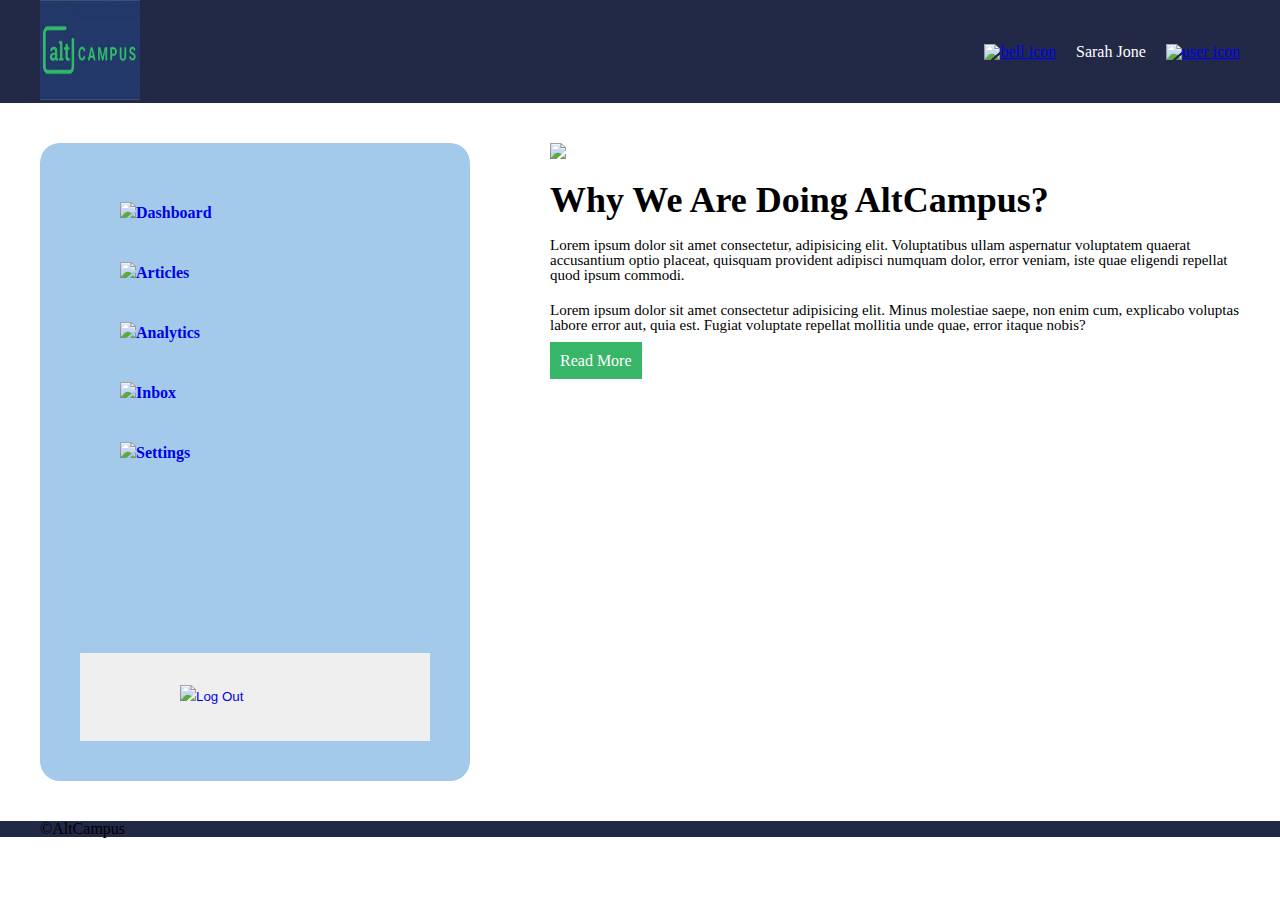
==== block-BHaabo/index.html @ 27261a82 "assignment2" ====
<!-- 
- Create a page using flexbox according to the layout shown below.

![Flex Shrink Property](https://raw.githubusercontent.com/suraj122/AC-STYLE-images/master/flexbox/ex-2.png)

- Using CSS resets is necessary.
- Use semantic tags and keep the nesting and indentation proper. 
-->
<!DOCTYPE html>
<html lang="en">
<head>
    <meta charset="UTF-8">
    <meta name="viewport" content="width=device-width, initial-scale=1.0">
    <title>Assignment2|Flexbox</title>
    <link rel="stylesheet" href="style.css"/>
</head>
<body>
    <header class="header">
        <div class="container flex">
            <a class="brand" href="#">
                <img  src="logo2.jfif" alt="logo"/>
            </a>
            <nav class="nav">
                <a class="bell" href="#"><img src="assets/icons/bell.svg" alt="bell icon"/> </a>
                <a class="user" href="#"><h3>Sarah Jone</h3></a>
               <a href="#"><img src="assets/icons/user.svg" alt="user icon"/> </a>
            </nav>
        </div>
    </header>
    <main>
        <div class="flex-art">
        <aside class="aside">
            <a href="#" class="dashboard-icon"><img src="assets/icons/dashboard.svg">Dashboard</a>
            <a href="#" class="dashboard-icon"><img src="assets/icons/article.svg">Articles</a>
            <a href="#" class="dashboard-icon"><img src="assets/icons/analytics.svg">Analytics</a>
            <a href="#" class="dashboard-icon"><img src="assets/icons/inbox.svg">Inbox</a>
            <a href="#" class="dashboard-icon"><img src="assets/icons/setting.svg">Settings</a>
            <button class="btn">
            <a href="#"><img src="assets/icons/log-out.svg">Log Out</a>
        </button>
        </aside>

    <section class="section2 ">
            <img class="main-img" src="assets/01.png">
            <h1 class="main-heading">Why We Are Doing AltCampus?</h1>
            <p>Lorem ipsum dolor sit amet consectetur, adipisicing elit. Voluptatibus ullam aspernatur voluptatem quaerat accusantium optio placeat, quisquam provident adipisci numquam dolor, error veniam, iste quae eligendi repellat quod ipsum commodi.</p>
            <p>Lorem ipsum dolor sit amet consectetur adipisicing elit. Minus molestiae saepe, non enim cum, explicabo voluptas labore error aut, quia est. Fugiat voluptate repellat mollitia unde quae, error itaque nobis?</p>
            <a class="button" href="#">Read More</a>
        </div>
    </section>
    </main>
    <footer class="footer">
        <div class="container flex">
            <small>&copy;AltCampus</small>
            <nav>
                <a href="#"><i class="fab fa-facebook-square"></i> </a>
                <a href="#"><i class="fab fa-twitter-square"></i></a>
            </nav>
        </div>
    </footer>
</body>
</html>
---- block-BHaabo/style.css ----
/* http://meyerweb.com/eric/tools/css/reset/ 
   v2.0 | 20110126
   License: none (public domain)
*/

html, body, div, span, applet, object, iframe,
h1, h2, h3, h4, h5, h6, p, blockquote, pre,
a, abbr, acronym, address, big, cite, code,
del, dfn, em, img, ins, kbd, q, s, samp,
small, strike, strong, sub, sup, tt, var,
b, u, i, center,
dl, dt, dd, ol, ul, li,
fieldset, form, label, legend,
table, caption, tbody, tfoot, thead, tr, th, td,
article, aside, canvas, details, embed, 
figure, figcaption, footer, header, hgroup, 
menu, nav, output, ruby, section, summary,
time, mark, audio, video {
	margin: 0;
	padding: 0;
	border: 0;
	font-size: 100%;
	font: inherit;
	vertical-align: baseline;
}
/* HTML5 display-role reset for older browsers */
article, aside, details, figcaption, figure, 
footer, header, hgroup, menu, nav, section {
	display: block;
}
body {
	line-height: 1;
}
ol, ul {
	list-style: none;
}
blockquote, q {
	quotes: none;
}
blockquote:before, blockquote:after,
q:before, q:after {
	content: '';
	content: none;
}
table {
	border-collapse: collapse;
	border-spacing: 0;
}
.header,.footer{
    background-color: rgb(34,41,70);
    
}
*{
	box-sizing: ;
}
.brand img{
	width: 100px;
	height: 100px;
}
.container{
    width: 1200px;
    margin: 0 auto;
    padding: 0 32px;
}
.flex{
    display: flex;
    justify-content: space-between;
    align-items: center;
   
}
.flex-art{
    display: flex;
    justify-content: space-between;
   }


.nav{
	display: flex;
	}
.nav a{
	margin-left: 20px;
}
.bell{
	margin-left: 40px;
}
.user{
	text-decoration: none;
	color: white;
	vertical-align: middle;
}
.aside{
	background-color: rgb(163,202,234);
	padding: 40px;
	/* margin: 30px 0; */ 
	 margin: 40px; 
	height: 100%;
	border-radius: 20px;
	flex: 1;
	font-weight: bold;
	line-height: 2;
	
}

.aside a{
	display: block;
	
	
	line-height: 60px;
	text-decoration: none;
	padding-left: 40px;
	
}
.btn{
	width: 350px;
	margin-top: 170px;
	padding: 14px 60px;
	border: none;
	text-align: left;
}
.section2{
	width: 64%;
	margin: 40px;
}
.main-img{
  width: 100%;
}
.main-heading{
	font-size: 36px;
	font-weight: bold;
	margin-top: 20px;
}
p{
	margin: 20px 0;
	font-size: 15px;
}

.button{
	padding: 10px;
	background-color: rgb(55,182,103);
	text-decoration: none;
	color: white;
}
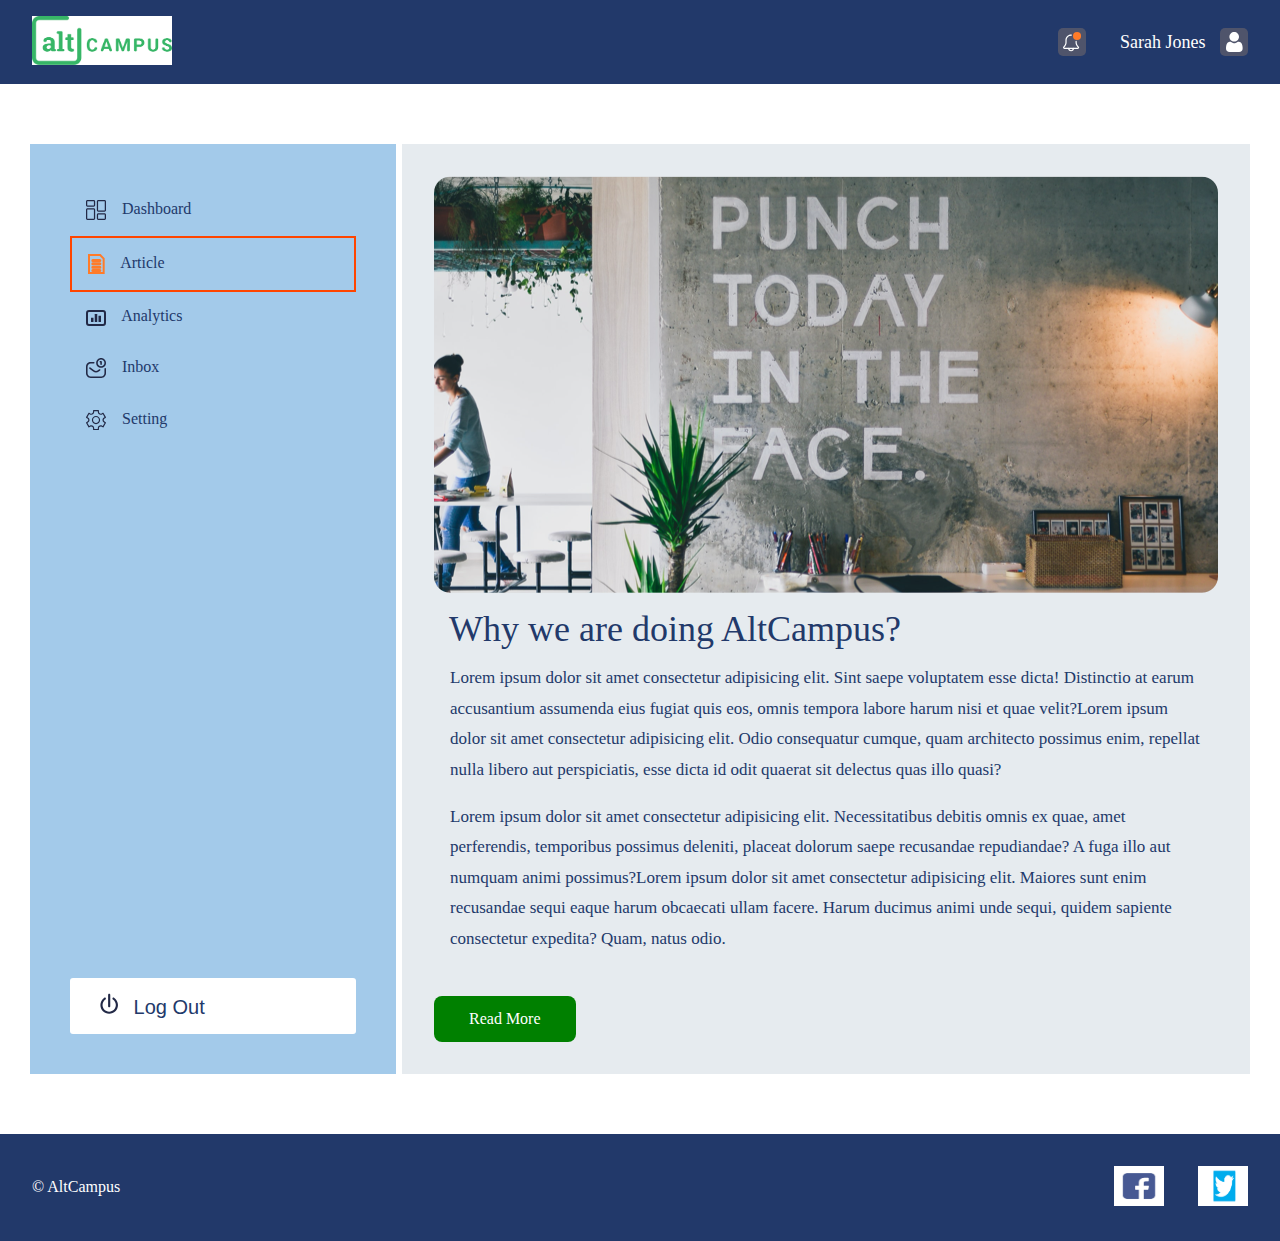
==== commit 7b528d1b: "flexbox assignment2" ====
--- a/block-BHaabo/index.html
+++ b/block-BHaabo/index.html
@@ -18,43 +18,67 @@
     <header class="header">
         <div class="container flex">
             <a class="brand" href="#">
-                <img  src="logo2.jfif" alt="logo"/>
+                <img src="assets/logo.png" alt="brand logo"/>
             </a>
             <nav class="nav">
-                <a class="bell" href="#"><img src="assets/icons/bell.svg" alt="bell icon"/> </a>
-                <a class="user" href="#"><h3>Sarah Jone</h3></a>
-               <a href="#"><img src="assets/icons/user.svg" alt="user icon"/> </a>
+                <a href="#">
+                    <img src="assets/icons/bell.svg" alt="bell-icon">
+                </a>
+                <a href="#">
+                    <span>Sarah Jones</span>
+                    <img src="assets/icons/user.svg" alt="user">
+                </a>
             </nav>
         </div>
     </header>
-    <main>
-        <div class="flex-art">
-        <aside class="aside">
-            <a href="#" class="dashboard-icon"><img src="assets/icons/dashboard.svg">Dashboard</a>
-            <a href="#" class="dashboard-icon"><img src="assets/icons/article.svg">Articles</a>
-            <a href="#" class="dashboard-icon"><img src="assets/icons/analytics.svg">Analytics</a>
-            <a href="#" class="dashboard-icon"><img src="assets/icons/inbox.svg">Inbox</a>
-            <a href="#" class="dashboard-icon"><img src="assets/icons/setting.svg">Settings</a>
-            <button class="btn">
-            <a href="#"><img src="assets/icons/log-out.svg">Log Out</a>
-        </button>
+    <main class="container flex padding">
+        <aside class="sidebar">
+            <nav class="nav-sidebar">
+                <a href="#">
+                    <img src="assets/icons/dashboard.svg" alt="dashboard-icon">
+                    <span>Dashboard</span>
+                </a>
+                <a class="articles" href="#">
+                    <img src="assets/icons/article.svg" alt="article-icon">
+                    <span>Article</span>
+                </a>
+                <a href="#">
+                    <img src="assets/icons/analytics.svg" alt="analytics-icon">
+                    <span>Analytics</span>
+                </a>
+                <a href="#">
+                    <img src="assets/icons/inbox.svg" alt="inbox-icon">
+                    <span>Inbox</span>
+                </a>
+                <a href="#">
+                    <img src="assets/icons/setting.svg" alt="setting-icon">
+                    <span>Setting</span>
+                </a>
+            </nav>
+            <button class="logout">
+                <img src="assets/icons/log-out.svg" alt="logout">
+                <span>Log Out</span>
+            </button>
         </aside>
-
-    <section class="section2 ">
-            <img class="main-img" src="assets/01.png">
-            <h1 class="main-heading">Why We Are Doing AltCampus?</h1>
-            <p>Lorem ipsum dolor sit amet consectetur, adipisicing elit. Voluptatibus ullam aspernatur voluptatem quaerat accusantium optio placeat, quisquam provident adipisci numquam dolor, error veniam, iste quae eligendi repellat quod ipsum commodi.</p>
-            <p>Lorem ipsum dolor sit amet consectetur adipisicing elit. Minus molestiae saepe, non enim cum, explicabo voluptas labore error aut, quia est. Fugiat voluptate repellat mollitia unde quae, error itaque nobis?</p>
-            <a class="button" href="#">Read More</a>
-        </div>
-    </section>
+        <article class="article">
+            <img src="assets/01.png" alt="articleimg">
+            <h1 class="heading">Why we are doing AltCampus?</h1>
+            <p class="paragraph">Lorem ipsum dolor sit amet consectetur adipisicing elit. Sint saepe voluptatem esse dicta! Distinctio at earum accusantium assumenda eius fugiat quis eos, omnis tempora labore harum nisi et quae velit?Lorem ipsum dolor sit amet consectetur adipisicing elit. Odio consequatur cumque, quam architecto possimus enim, repellat nulla libero aut perspiciatis, esse dicta id odit quaerat sit delectus quas illo quasi?
+             </p>
+            <p class="paragraph">Lorem ipsum dolor sit amet consectetur adipisicing elit. Necessitatibus debitis omnis ex quae, amet perferendis, temporibus possimus deleniti, placeat dolorum saepe recusandae repudiandae? A fuga illo aut numquam animi possimus?Lorem ipsum dolor sit amet consectetur adipisicing elit. Maiores sunt enim recusandae sequi eaque harum obcaecati ullam facere. Harum ducimus animi unde sequi, quidem sapiente consectetur expedita? Quam, natus odio.</p>
+            <a class="art-btn" href="#">Read More</a>
+        </article>
     </main>
     <footer class="footer">
         <div class="container flex">
-            <small>&copy;AltCampus</small>
+            <small>&copy; AltCampus</small>
             <nav>
-                <a href="#"><i class="fab fa-facebook-square"></i> </a>
-                <a href="#"><i class="fab fa-twitter-square"></i></a>
+                <a href="#">
+                    <img class="footer-img" src="assets/icons/fb.png" alt="fb">
+                </a>
+                <a href="#">
+                    <img class="footer-img" src="assets/icons/tw1.png" alt="tw">
+                </a>
             </nav>
         </div>
     </footer>
--- a/block-BHaabo/style.css
+++ b/block-BHaabo/style.css
@@ -46,97 +46,121 @@
 	border-collapse: collapse;
 	border-spacing: 0;
 }
-.header,.footer{
-    background-color: rgb(34,41,70);
-    
+
+*{
+	box-sizing: border-box;
 }
-*{
-	box-sizing: ;
+.container{
+	max-width: 1300px;
+	margin: 0 auto;
+	padding: 0 32px;
+}
+.header{
+	background-color: #22396A;
+	padding: 16px 0;
+	color: #ffffff;
 }
 .brand img{
-	width: 100px;
-	height: 100px;
+	width: 140px;
 }
-.container{
-    width: 1200px;
-    margin: 0 auto;
-    padding: 0 32px;
+.nav a{
+	text-decoration: none;
+	font-size: 18px;
+	color: #ffffff;
+	margin-left: 30px;
+}
+.nav a img{
+	vertical-align: middle;
+}
+.nav a span{
+	vertical-align: middle;
+	margin-right: 10px;
 }
 .flex{
-    display: flex;
-    justify-content: space-between;
-    align-items: center;
-   
+	display: flex;
+	justify-content: space-between;
+	align-items: center;
 }
-.flex-art{
-    display: flex;
-    justify-content: space-between;
-   }
-
-
-.nav{
+.sidebar{
+	background-color: #a3caea;
+	padding: 40px;
+	flex: 0 1 30%;
+	align-self: stretch;
 	display: flex;
-	}
-.nav a{
-	margin-left: 20px;
+	flex-direction: column;
+	justify-content: space-between;
 }
-.bell{
-	margin-left: 40px;
+.nav-sidebar{
+	display: flex;
+	flex-direction: column;
 }
-.user{
+.nav-sidebar a{
+	text-decoration: none;
+	color: #22396a;
+	 font-weight: 500;
+	 padding: 16px;
+}
+.nav-sidebar a img{
+	vertical-align: middle;
+	margin-right: 12px;
+}
+.articles{
+	border: 2px solid orangered;
+	color: orangered;
+}
+.article{
+	flex: 0 1 65%;
+	background-color: #e6ebef;
+	padding: 32px;
+}
+.padding{
+	padding: 60px 30px ;
+}
+.logout{
+	border: 0;
+	padding: 15px 30px;
+	background-color: #ffffff;
+	font-size: 20px;
+	width: 100%;
+	border-radius: 3px;
+	text-align: left;
+	color: #22396a;
+}
+.logout img{
+	margin-right:10px;
+}
+.heading{
+	font-size: 36px;
+	font-weight: 500;
+	color: #22396a;
+	margin: 15px;
+}
+.paragraph{
+	font-size: 17px;
+	line-height: 1.8;
+	color: #22396a;
+	margin: 16px;
+}
+.art-btn{
+	padding: 15px 35px;
+	background-color: green;
 	text-decoration: none;
 	color: white;
-	vertical-align: middle;
+	display: inline-block;
+	border-radius: 8px;
+	font-weight: 500;
+	margin-top: 25px;
 }
-.aside{
-	background-color: rgb(163,202,234);
-	padding: 40px;
-	/* margin: 30px 0; */ 
-	 margin: 40px; 
-	height: 100%;
-	border-radius: 20px;
-	flex: 1;
-	font-weight: bold;
-	line-height: 2;
-	
+.footer-img{
+	width: 50px;
+	height: 40px;
 }
-
-.aside a{
-	display: block;
-	
-	
-	line-height: 60px;
+.footer{
+	background-color: #22396a;
+	padding: 32px 0;
+	color: white;
+}
+.footer a{
 	text-decoration: none;
-	padding-left: 40px;
-	
+	margin-left: 30px;
 }
-.btn{
-	width: 350px;
-	margin-top: 170px;
-	padding: 14px 60px;
-	border: none;
-	text-align: left;
-}
-.section2{
-	width: 64%;
-	margin: 40px;
-}
-.main-img{
-  width: 100%;
-}
-.main-heading{
-	font-size: 36px;
-	font-weight: bold;
-	margin-top: 20px;
-}
-p{
-	margin: 20px 0;
-	font-size: 15px;
-}
-
-.button{
-	padding: 10px;
-	background-color: rgb(55,182,103);
-	text-decoration: none;
-	color: white;
-}